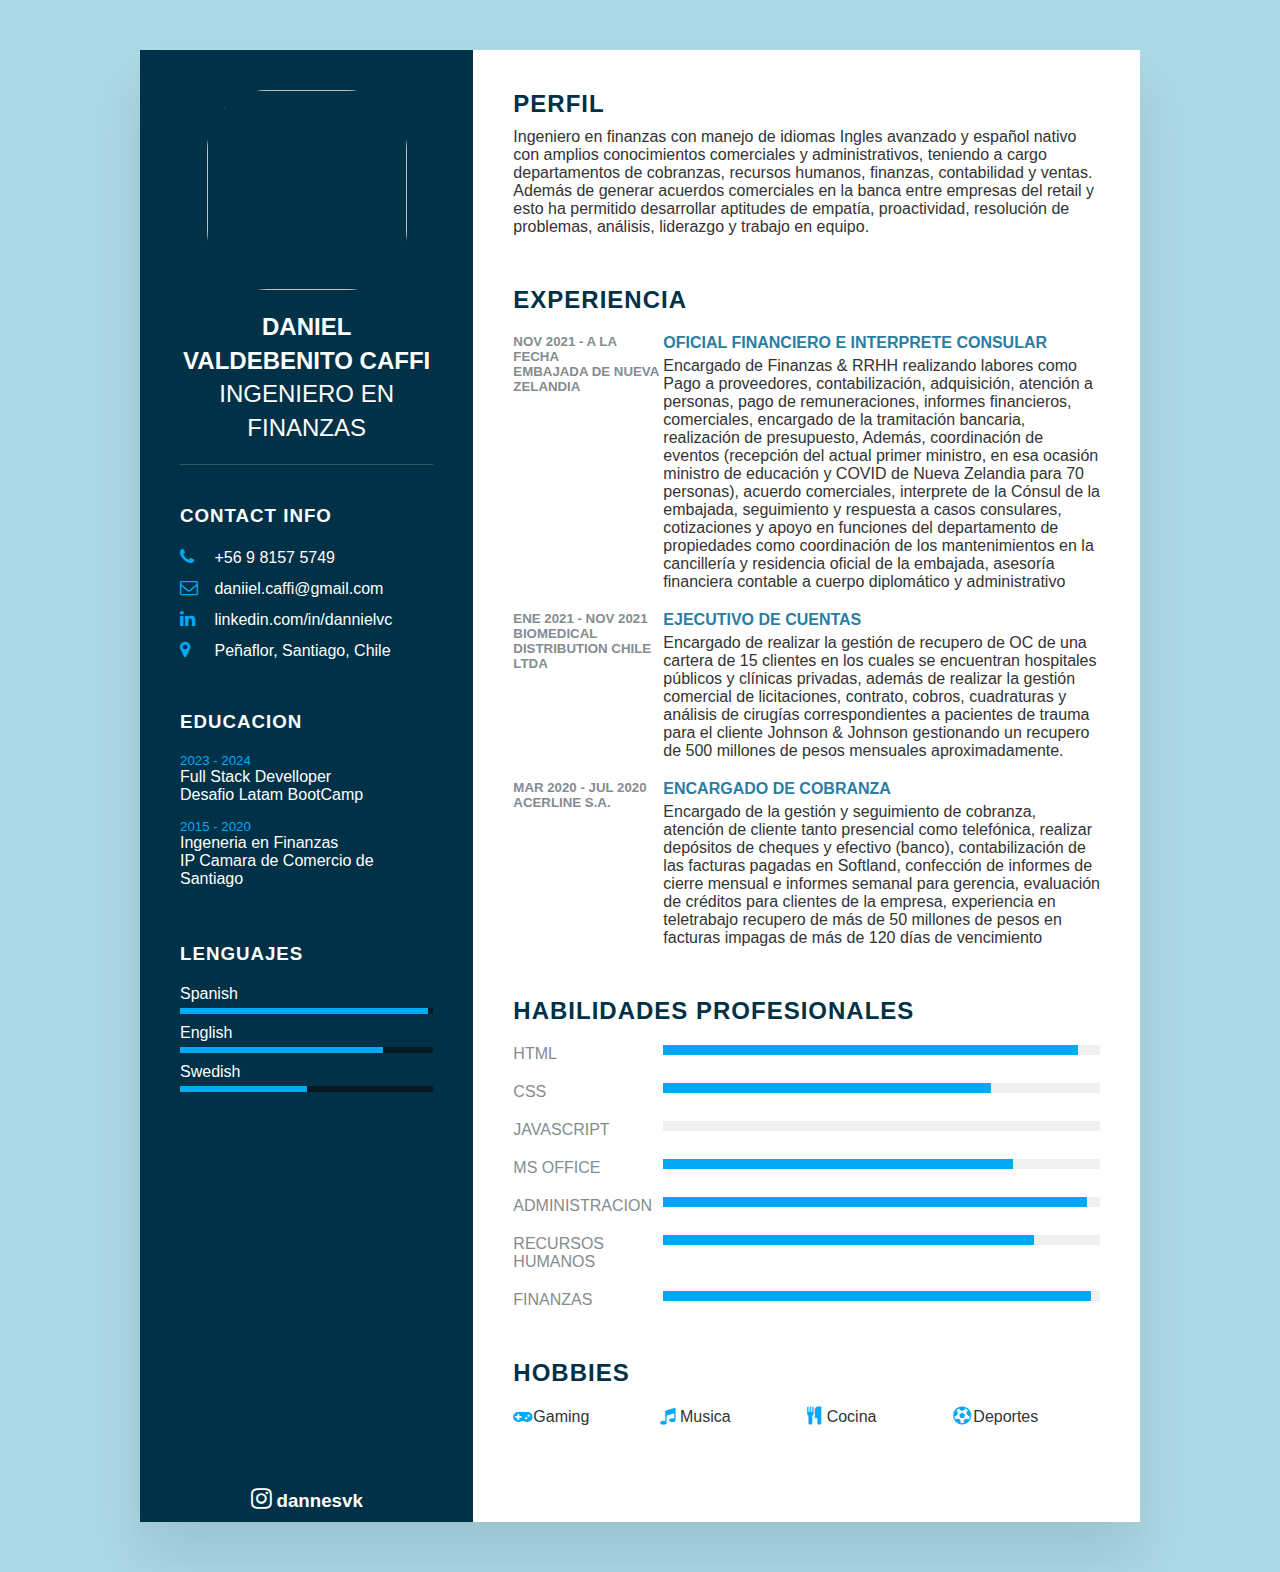
==== index.html @ 93e4d870 "update" ====
<!DOCTYPE html>
<html lang="en">

<head>
    <meta charset="UTF-8">
    <meta name="viewport" content="width=device-width, initial-scale=1.0">
    <title>DVC-CV</title>
    <link rel="stylesheet" href="https://cdnjs.cloudflare.com/ajax/libs/font-awesome/4.7.0/css/font-awesome.css"
        integrity="sha512-5A8nwdMOWrSz20fDsjczgUidUBR8liPYU+WymTZP1lmY9G6Oc7HlZv156XqnsgNUzTyMefFTcsFH/tnJE/+xBg=="
        crossorigin="anonymous" referrerpolicy="no-referrer" />
    <link rel="stylesheet" type="text/css" href="./assets/css/style.css">
</head>

<body>
    <div class="container">
        <section class="left_side">
            <div class="profile_text">
                <div class="imgbx">
                    <img src="./assets/img/FOTO.png" alt="">
                </div>
                <h2>Daniel Valdebenito Caffi <br><span>Ingeniero en Finanzas</span></h2>
            </div>
            <div class="contact_info">
                <h3 class="title" id="Contact Info"> Contact Info</h3>
                <ul>
                    <li>
                        <span class="icon"><i class="fa fa-phone" aria-hidden="true"></i></span>
                        <span class="text">+56 9 8157 5749</span>
                    </li>
                    <li>
                        <span class="icon"><i class="fa fa-envelope-o" aria-hidden="true"></i></span>
                        <span class="text">daniiel.caffi@gmail.com</span>
                    </li>
                    <li>
                        <span class="icon"><i class="fa fa-linkedin" aria-hidden="true"></i></span>
                        <span class="text"><a
                                href="http://www.linkedin.com/in/dannielvc"></a>linkedin.com/in/dannielvc</span>
                    </li>
                    <li>
                        <span class="icon"><i class="fa fa-map-marker" aria-hidden="true"></i></span>
                        <span class="text">Peñaflor, Santiago, Chile</span>
                    </li>
                </ul>
            </div>

            <div class="contact_info education">
                <h3 class="title" id="Educacion">Educacion</h3>
                <ul>
                    <li>
                        <h5>2023 - 2024</h5>
                        <h4>Full Stack Develloper</h4>
                        <h4>Desafio Latam BootCamp</h4>
                    </li>
                    <li>
                        <h5>2015 - 2020</h5>
                        <h4>Ingeneria en Finanzas</h4>
                        <h4>IP Camara de Comercio de Santiago</h4>
                    </li>
                </ul>
            </div>
            <div class="contact_info language">
                <h3 class="title" id="Lenguajes">Lenguajes</h3>
                <ul>
                    <li>
                        <span class="text">Spanish</span>
                        <span class="percent">
                            <div style="width: 98%" ;></div>
                        </span>
                    </li>
                    <li>
                        <span class="text">English</span>
                        <span class="percent">
                            <div style="width: 80%" ;></div>
                        </span>
                    </li>
                    <li>
                        <span class="text">Swedish</span>
                        <span class="percent">
                            <div style="width: 50%" ;></div>
                        </span>
                    </li>
                </ul>
            </div>
        </section>
        <section class="right_side">
            <div class="about">
                <h2 class="title2" id="Perfil">Perfil</h2>
                <p>Ingeniero en finanzas con manejo de idiomas Ingles avanzado y español nativo con amplios
                    conocimientos comerciales y administrativos, teniendo a cargo departamentos de cobranzas, recursos
                    humanos, finanzas, contabilidad y ventas. Además de generar acuerdos comerciales en la banca entre
                    empresas del retail y esto ha permitido desarrollar aptitudes de empatía, proactividad, resolución
                    de problemas, análisis, liderazgo y trabajo en equipo.</p>
            </div>

            <div class="about">
                <h2 class="title2" id="Experiencia">Experiencia</h2>
                <div class="box">
                    <div class="year_company">
                        <h5>Nov 2021 - A la Fecha</h5>
                        <h5>EMBAJADA DE NUEVA ZELANDIA</h5>
                    </div>
                    <div class="text">
                        <h4>Oficial Financiero e Interprete Consular</h4>
                        <p>Encargado de Finanzas & RRHH realizando labores como Pago a proveedores, contabilización,
                            adquisición, atención a personas, pago de remuneraciones, informes financieros, comerciales,
                            encargado de la tramitación bancaria, realización de presupuesto, Además, coordinación de
                            eventos (recepción del actual primer ministro, en esa ocasión ministro de educación y COVID
                            de Nueva Zelandia para 70 personas), acuerdo comerciales, interprete de la Cónsul de la
                            embajada, seguimiento y respuesta a casos consulares, cotizaciones y apoyo en funciones del
                            departamento de propiedades como coordinación de los mantenimientos en la cancillería y
                            residencia oficial de la embajada, asesoría financiera contable a cuerpo diplomático y
                            administrativo</p>
                    </div>
                </div>
                <div class="box">
                    <div class="year_company">
                        <h5>Ene 2021 - Nov 2021</h5>
                        <h5>BIOMEDICAL DISTRIBUTION CHILE LTDA</h5>
                    </div>
                    <div class="text">
                        <h4>Ejecutivo de Cuentas</h4>
                        <p>Encargado de realizar la gestión de recupero de OC de una cartera de 15 clientes en los
                            cuales se encuentran hospitales públicos y clínicas privadas, además de realizar la gestión
                            comercial de licitaciones, contrato, cobros, cuadraturas y análisis de cirugías
                            correspondientes a pacientes de trauma para el cliente Johnson & Johnson gestionando un
                            recupero de 500 millones de pesos mensuales aproximadamente.</p>
                    </div>
                </div>
                <div class="box">
                    <div class="year_company">
                        <h5>Mar 2020 - Jul 2020</h5>
                        <h5>ACERLINE S.A. </h5>
                    </div>
                    <div class="text">
                        <h4>Encargado de Cobranza</h4>
                        <p>Encargado de la gestión y seguimiento de cobranza, atención de cliente tanto presencial como
                            telefónica, realizar depósitos de cheques y efectivo (banco), contabilización de las
                            facturas pagadas en Softland, confección de informes de cierre mensual e informes semanal
                            para gerencia, evaluación de créditos para clientes de la empresa, experiencia en
                            teletrabajo recupero de más de 50 millones de pesos en facturas impagas de más de 120 días
                            de vencimiento</p>
                    </div>
                </div>
            </div>
            <div class="about skills">
                <h2 class="title2" id="Habilidades">Habilidades Profesionales</h2>
                <div class="box">
                    <h4>Html</h4>
                    <div class="percent">
                        <div style="width: 95%;"></div>
                    </div>
                </div>
                <div class="box">
                    <h4>CSS</h4>
                    <div class="percent">
                        <div style="width: 75%;"></div>
                    </div>
                </div>
                <div class="box">
                    <h4>Javascript</h4>
                    <div class="percent">
                        <div style="width: 0%;"></div>
                    </div>
                </div>
                <div class="box">
                    <h4>MS Office</h4>
                    <div class="percent">
                        <div style="width: 80%;"></div>
                    </div>
                </div>
                <div class="box">
                    <h4>Administracion</h4>
                    <div class="percent">
                        <div style="width: 97%;"></div>
                    </div>
                </div>
                <div class="box">
                    <h4>Recursos Humanos</h4>
                    <div class="percent">
                        <div style="width: 85%;"></div>
                    </div>
                </div>
                <div class="box">
                    <h4>Finanzas</h4>
                    <div class="percent">
                        <div style="width: 98%;"></div>
                    </div>
                </div>
            </div>
            <div class="about interest">
                <h2 class="title2" id="Hobbies">Hobbies</h2>
                <ul>
                    <li><i class="fa fa-gamepad" aria-hidden="true"></i>Gaming</li>
                    <li><i class="fa fa-music" aria-hidden="true"></i>Musica</li>
                    <li><i class="fa fa-cutlery" aria-hidden="true"></i>Cocina</li>
                    <li><i class="fa fa-futbol-o" aria-hidden="true"></i>Deportes</li>
                </ul>
            </div>
        </section>
        <footer>
            <h3><i class="fa fa-instagram" aria-hidden="true"></i>dannesvk</h3>
        </footer>
    </div>
</body>

</html>
---- assets/css/style.css ----
@import url('https://fonts/googleapis.com/css?family=Poppins:200,300,400,500,600,700,800,900&display=swap');

* {
    margin: 0;
    padding: 0;
    box-sizing: border-box;
    font-family: 'Poppins', sans-serif;
}

body {
    background-color: lightblue;
    display: flex;
    justify-content: center;
    align-items: center;
    min-height: 100vh;
}

.container {
    position: relative;
    width: 100%;
    max-width: 1000px;
    min-height: 1000px;
    background-color: #fff;
    margin: 50px;
    display: grid;
    grid-template-columns: 1fr 2fr;
    box-shadow: 0 35px 55px rgba(0, 0, 0, 0.1);

}


.container .left_side {
    position: relative;
    background-color: #003147;
    padding: 40px;
}

.profile_text {
    position: relative;
    display: flex;
    flex-direction: column;
    align-items: center;
    padding-bottom: 20px;
    border-bottom: 1px solid rgba(255, 255, 255, 0.2);
}

.profile_text .imgbx {
    position: relative;
    width: 200px;
    height: 200px;
    border-radius: 30%;
    overflow: hidden;
}

.profile_text .imgbx img {
    position: absolute;
    top: 0;
    left: 0;
    width: 100%;
    height: 100%;
    object-fit: cover;

}

.profile_text h2 {
    color: #fff;
    font-size: 1.5em;
    margin-top: 20px;
    text-transform: uppercase;
    text-align: center;
    font-weight: 600;
    line-height: 1.4em;
}

.profile_text h2 span {
    font: 0.8em;
    font-weight: 300;
}

.contact_info {
    padding-top: 40px;
}

.title {
    color: #fff;
    text-transform: uppercase;
    font-weight: 600;
    letter-spacing: 1px;
    margin-bottom: 20px;
}

.contact_info ul {
    position: relative;
}

.contact_info ul li {
    position: relative;
    list-style: none;
    margin: 10px 0;
    cursor: pointer;
}

.contact_info ul li .icon {
    display: inline-block;
    width: 30px;
    font-size: 18px;
    color: #03a9f4;
}

.contact_info ul li .icon:hover{
    transform: scale(1.3)
}

.contact_info ul li span {
    color: #fff;
    font-weight: 300;
}

.contact_info.education li {
    margin-bottom: 15px;
}

.contact_info.education h5 {
    color: #03a9f4;
    font-weight: 500;
}

.contact_info.education h4:nth-child(2) {
    color: #fff;
    font-weight: 500;
}

.contact_info.education h4 {
    color: #fff;
    font-weight: 300;
}

.contact_info.language .percent {
    position: relative;
    width: 100%;
    height: 6px;
    background: #081921;
    display: block;
    margin-top: 5px;
}

.contact_info.language .percent div {
    position: absolute;
    top: 0;
    left: 0;
    height: 100%;
    background-color: #03a9f4;
}

.container .right_side {
    position: relative;
    background-color: #fff;
    padding: 40px;
}

.about {
    margin-bottom: 50px;
}

.about:last-child {
    margin-bottom: 0;
}

.title2 {
    color: #003147;
    text-transform: uppercase;
    letter-spacing: 1px;
    margin-bottom: 10px;
}

p {
    color: #333;
}

.about .box {
    display: flex;
    flex-direction: row;
    margin: 20px 0;
}

.about .box .year_company {
    min-width: 150px;
}

.about .box .year_company h5 {
    text-transform: uppercase;
    color: #848c90;
    font-weight: 600;
}

.about .box .text h4 {
    text-transform: uppercase;
    color: #2a7da2;
    font-size: 16px;
    margin-bottom: 5px;
}

.skills .box {
    position: relative;
    width: 100%;
    display: grid;
    grid-template-columns: 150px 1fr;
    justify-content: center;
}

.skills .box h4 {
    text-transform: uppercase;
    color: #848c90;
    font-weight: 500;

}

.skills .box .percent {
    position: relative;
    width: 100%;
    height: 10px;
    background-color: #f0f0f0;
}

.skills .box .percent div {
    position: relative;
    top: 0;
    left: 0;
    height: 100%;
    background-color: #03a9f4;
}

.interest ul {
    display: grid;
    grid-template-columns: repeat(4, 1fr);
}

.interest ul li {
    list-style: none;
    color: #333;
    font-weight: 500;
    margin: 10px 0;
}

.interest ul li .fa {
    color: #03a9f4;
    font-size: 18px;
    width: 20px;
}

footer {
    padding: 10px;
    background-color: #003147;
    justify-content: center;
    text-align: center;
}

footer h3 {
    color: #fff;
}

footer .fa {
    font-size: 24px;
    padding-right: 5px;
}

@media (max-width: 1000px) {
    .container {
        margin: 10px;
        grid-template-columns: repeat(1, 1fr);
    }

    .interest ul {
        grid-template-columns: repeat(2, 1fr);
    }

}

@media (max-width: 600px) {
    .about .box {
        flex-direction: column;
    }

    .about .box .year_company {
        margin-bottom: 5px;
    }

    .interest ul {
        grid-template-columns: repeat(1, 1fr);
    }

    .skills .box {
        grid-template-columns: repeat(1, 1fr);
    }

}
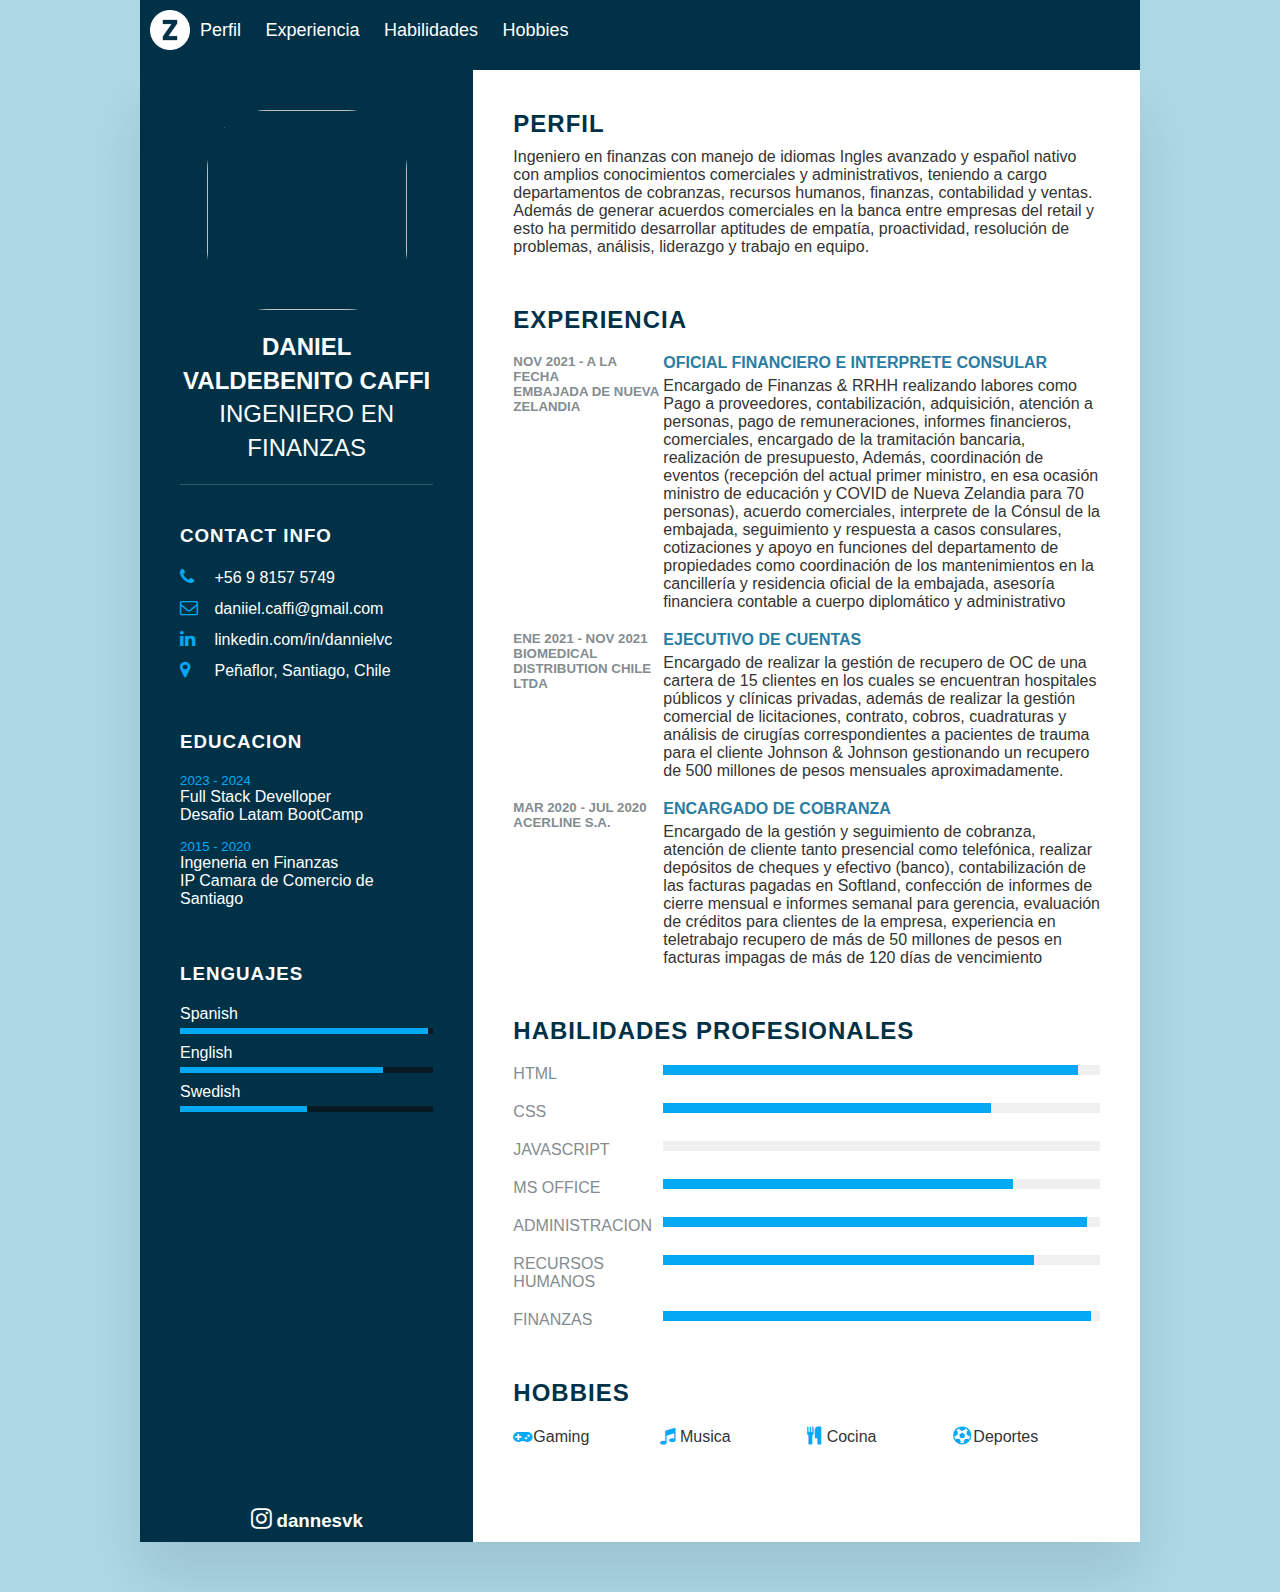
==== commit 23212feb: "update" ====
--- a/index.html
+++ b/index.html
@@ -2,205 +2,227 @@
 <html lang="en">
 
 <head>
-    <meta charset="UTF-8">
-    <meta name="viewport" content="width=device-width, initial-scale=1.0">
-    <title>DVC-CV</title>
-    <link rel="stylesheet" href="https://cdnjs.cloudflare.com/ajax/libs/font-awesome/4.7.0/css/font-awesome.css"
-        integrity="sha512-5A8nwdMOWrSz20fDsjczgUidUBR8liPYU+WymTZP1lmY9G6Oc7HlZv156XqnsgNUzTyMefFTcsFH/tnJE/+xBg=="
-        crossorigin="anonymous" referrerpolicy="no-referrer" />
-    <link rel="stylesheet" type="text/css" href="./assets/css/style.css">
+  <meta charset="UTF-8">
+  <meta name="viewport" content="width=device-width, initial-scale=1.0">
+  <title>DVC-CV</title>
+  <link rel="stylesheet" href="https://cdnjs.cloudflare.com/ajax/libs/font-awesome/4.7.0/css/font-awesome.css"
+    integrity="sha512-5A8nwdMOWrSz20fDsjczgUidUBR8liPYU+WymTZP1lmY9G6Oc7HlZv156XqnsgNUzTyMefFTcsFH/tnJE/+xBg=="
+    crossorigin="anonymous" referrerpolicy="no-referrer" />
+  <link rel="stylesheet" type="text/css" href="./assets/css/style.css">
 </head>
 
 <body>
+  <header class="top-bar">
+    <div class="header-wrapper">
+      <nav class="header">
+        <div class="nav-menu">
+          <div class="logo-h">
+            <img src="./assets/img/letra-z.png" alt="">
+          </div>
+          <input type="checkbox" id="check">
+          <label for="check" class="checkbtn">
+            <i class="menu-icon"><img src="/assets/img/menu.png" alt=""></i>
+          </label>
+          <ul>
+            <li><a href="#profile"></a>Perfil</li>
+            <li><a href="#exp"></a>Experiencia</li>
+            <li><a href="#habilities"></a>Habilidades</li>
+            <li><a href="#hobbies"></a>Hobbies</li>
+          </ul>
+        </div>
+      </nav>
+    </div>
+  </header>
+  <div class="wrapper">
     <div class="container">
-        <section class="left_side">
-            <div class="profile_text">
-                <div class="imgbx">
-                    <img src="./assets/img/FOTO.png" alt="">
-                </div>
-                <h2>Daniel Valdebenito Caffi <br><span>Ingeniero en Finanzas</span></h2>
-            </div>
-            <div class="contact_info">
-                <h3 class="title" id="Contact Info"> Contact Info</h3>
-                <ul>
-                    <li>
-                        <span class="icon"><i class="fa fa-phone" aria-hidden="true"></i></span>
-                        <span class="text">+56 9 8157 5749</span>
-                    </li>
-                    <li>
-                        <span class="icon"><i class="fa fa-envelope-o" aria-hidden="true"></i></span>
-                        <span class="text">daniiel.caffi@gmail.com</span>
-                    </li>
-                    <li>
-                        <span class="icon"><i class="fa fa-linkedin" aria-hidden="true"></i></span>
-                        <span class="text"><a
-                                href="http://www.linkedin.com/in/dannielvc"></a>linkedin.com/in/dannielvc</span>
-                    </li>
-                    <li>
-                        <span class="icon"><i class="fa fa-map-marker" aria-hidden="true"></i></span>
-                        <span class="text">Peñaflor, Santiago, Chile</span>
-                    </li>
-                </ul>
-            </div>
-
-            <div class="contact_info education">
-                <h3 class="title" id="Educacion">Educacion</h3>
-                <ul>
-                    <li>
-                        <h5>2023 - 2024</h5>
-                        <h4>Full Stack Develloper</h4>
-                        <h4>Desafio Latam BootCamp</h4>
-                    </li>
-                    <li>
-                        <h5>2015 - 2020</h5>
-                        <h4>Ingeneria en Finanzas</h4>
-                        <h4>IP Camara de Comercio de Santiago</h4>
-                    </li>
-                </ul>
-            </div>
-            <div class="contact_info language">
-                <h3 class="title" id="Lenguajes">Lenguajes</h3>
-                <ul>
-                    <li>
-                        <span class="text">Spanish</span>
-                        <span class="percent">
-                            <div style="width: 98%" ;></div>
-                        </span>
-                    </li>
-                    <li>
-                        <span class="text">English</span>
-                        <span class="percent">
-                            <div style="width: 80%" ;></div>
-                        </span>
-                    </li>
-                    <li>
-                        <span class="text">Swedish</span>
-                        <span class="percent">
-                            <div style="width: 50%" ;></div>
-                        </span>
-                    </li>
-                </ul>
-            </div>
-        </section>
-        <section class="right_side">
-            <div class="about">
-                <h2 class="title2" id="Perfil">Perfil</h2>
-                <p>Ingeniero en finanzas con manejo de idiomas Ingles avanzado y español nativo con amplios
-                    conocimientos comerciales y administrativos, teniendo a cargo departamentos de cobranzas, recursos
-                    humanos, finanzas, contabilidad y ventas. Además de generar acuerdos comerciales en la banca entre
-                    empresas del retail y esto ha permitido desarrollar aptitudes de empatía, proactividad, resolución
-                    de problemas, análisis, liderazgo y trabajo en equipo.</p>
-            </div>
-
-            <div class="about">
-                <h2 class="title2" id="Experiencia">Experiencia</h2>
-                <div class="box">
-                    <div class="year_company">
-                        <h5>Nov 2021 - A la Fecha</h5>
-                        <h5>EMBAJADA DE NUEVA ZELANDIA</h5>
-                    </div>
-                    <div class="text">
-                        <h4>Oficial Financiero e Interprete Consular</h4>
-                        <p>Encargado de Finanzas & RRHH realizando labores como Pago a proveedores, contabilización,
-                            adquisición, atención a personas, pago de remuneraciones, informes financieros, comerciales,
-                            encargado de la tramitación bancaria, realización de presupuesto, Además, coordinación de
-                            eventos (recepción del actual primer ministro, en esa ocasión ministro de educación y COVID
-                            de Nueva Zelandia para 70 personas), acuerdo comerciales, interprete de la Cónsul de la
-                            embajada, seguimiento y respuesta a casos consulares, cotizaciones y apoyo en funciones del
-                            departamento de propiedades como coordinación de los mantenimientos en la cancillería y
-                            residencia oficial de la embajada, asesoría financiera contable a cuerpo diplomático y
-                            administrativo</p>
-                    </div>
-                </div>
-                <div class="box">
-                    <div class="year_company">
-                        <h5>Ene 2021 - Nov 2021</h5>
-                        <h5>BIOMEDICAL DISTRIBUTION CHILE LTDA</h5>
-                    </div>
-                    <div class="text">
-                        <h4>Ejecutivo de Cuentas</h4>
-                        <p>Encargado de realizar la gestión de recupero de OC de una cartera de 15 clientes en los
-                            cuales se encuentran hospitales públicos y clínicas privadas, además de realizar la gestión
-                            comercial de licitaciones, contrato, cobros, cuadraturas y análisis de cirugías
-                            correspondientes a pacientes de trauma para el cliente Johnson & Johnson gestionando un
-                            recupero de 500 millones de pesos mensuales aproximadamente.</p>
-                    </div>
-                </div>
-                <div class="box">
-                    <div class="year_company">
-                        <h5>Mar 2020 - Jul 2020</h5>
-                        <h5>ACERLINE S.A. </h5>
-                    </div>
-                    <div class="text">
-                        <h4>Encargado de Cobranza</h4>
-                        <p>Encargado de la gestión y seguimiento de cobranza, atención de cliente tanto presencial como
-                            telefónica, realizar depósitos de cheques y efectivo (banco), contabilización de las
-                            facturas pagadas en Softland, confección de informes de cierre mensual e informes semanal
-                            para gerencia, evaluación de créditos para clientes de la empresa, experiencia en
-                            teletrabajo recupero de más de 50 millones de pesos en facturas impagas de más de 120 días
-                            de vencimiento</p>
-                    </div>
-                </div>
-            </div>
-            <div class="about skills">
-                <h2 class="title2" id="Habilidades">Habilidades Profesionales</h2>
-                <div class="box">
-                    <h4>Html</h4>
-                    <div class="percent">
-                        <div style="width: 95%;"></div>
-                    </div>
-                </div>
-                <div class="box">
-                    <h4>CSS</h4>
-                    <div class="percent">
-                        <div style="width: 75%;"></div>
-                    </div>
-                </div>
-                <div class="box">
-                    <h4>Javascript</h4>
-                    <div class="percent">
-                        <div style="width: 0%;"></div>
-                    </div>
-                </div>
-                <div class="box">
-                    <h4>MS Office</h4>
-                    <div class="percent">
-                        <div style="width: 80%;"></div>
-                    </div>
-                </div>
-                <div class="box">
-                    <h4>Administracion</h4>
-                    <div class="percent">
-                        <div style="width: 97%;"></div>
-                    </div>
-                </div>
-                <div class="box">
-                    <h4>Recursos Humanos</h4>
-                    <div class="percent">
-                        <div style="width: 85%;"></div>
-                    </div>
-                </div>
-                <div class="box">
-                    <h4>Finanzas</h4>
-                    <div class="percent">
-                        <div style="width: 98%;"></div>
-                    </div>
-                </div>
-            </div>
-            <div class="about interest">
-                <h2 class="title2" id="Hobbies">Hobbies</h2>
-                <ul>
-                    <li><i class="fa fa-gamepad" aria-hidden="true"></i>Gaming</li>
-                    <li><i class="fa fa-music" aria-hidden="true"></i>Musica</li>
-                    <li><i class="fa fa-cutlery" aria-hidden="true"></i>Cocina</li>
-                    <li><i class="fa fa-futbol-o" aria-hidden="true"></i>Deportes</li>
-                </ul>
-            </div>
-        </section>
-        <footer>
-            <h3><i class="fa fa-instagram" aria-hidden="true"></i>dannesvk</h3>
-        </footer>
+      <section class="left_side">
+        <div class="profile_text">
+          <div class="imgbx">
+            <img src="./assets/img/FOTO.png" alt="">
+          </div>
+          <h2>Daniel Valdebenito Caffi <br><span>Ingeniero en Finanzas</span></h2>
+        </div>
+        <div class="contact_info">
+          <h3 class="title" id="Contact Info"> Contact Info</h3>
+          <ul>
+            <li>
+              <span class="icon"><i class="fa fa-phone" aria-hidden="true"></i></span>
+              <span class="text">+56 9 8157 5749</span>
+            </li>
+            <li>
+              <span class="icon"><i class="fa fa-envelope-o" aria-hidden="true"></i></span>
+              <span class="text">daniiel.caffi@gmail.com</span>
+            </li>
+            <li>
+              <span class="icon"><i class="fa fa-linkedin" aria-hidden="true"></i></span>
+              <span class="text"><a href="http://www.linkedin.com/in/dannielvc"></a>linkedin.com/in/dannielvc</span>
+            </li>
+            <li>
+              <span class="icon"><i class="fa fa-map-marker" aria-hidden="true"></i></span>
+              <span class="text">Peñaflor, Santiago, Chile</span>
+            </li>
+          </ul>
+        </div>
+
+        <div class="contact_info education">
+          <h3 class="title" id="Educacion">Educacion</h3>
+          <ul>
+            <li>
+              <h5>2023 - 2024</h5>
+              <h4>Full Stack Develloper</h4>
+              <h4>Desafio Latam BootCamp</h4>
+            </li>
+            <li>
+              <h5>2015 - 2020</h5>
+              <h4>Ingeneria en Finanzas</h4>
+              <h4>IP Camara de Comercio de Santiago</h4>
+            </li>
+          </ul>
+        </div>
+        <div class="contact_info language">
+          <h3 class="title" id="Lenguajes">Lenguajes</h3>
+          <ul>
+            <li>
+              <span class="text">Spanish</span>
+              <span class="percent">
+                <div style="width: 98%" ;></div>
+              </span>
+            </li>
+            <li>
+              <span class="text">English</span>
+              <span class="percent">
+                <div style="width: 80%" ;></div>
+              </span>
+            </li>
+            <li>
+              <span class="text">Swedish</span>
+              <span class="percent">
+                <div style="width: 50%" ;></div>
+              </span>
+            </li>
+          </ul>
+        </div>
+      </section>
+      <section class="right_side">
+        <div class="about">
+          <h2 class="title2" id="profile">Perfil</h2>
+          <p>Ingeniero en finanzas con manejo de idiomas Ingles avanzado y español nativo con amplios
+            conocimientos comerciales y administrativos, teniendo a cargo departamentos de cobranzas, recursos
+            humanos, finanzas, contabilidad y ventas. Además de generar acuerdos comerciales en la banca entre
+            empresas del retail y esto ha permitido desarrollar aptitudes de empatía, proactividad, resolución
+            de problemas, análisis, liderazgo y trabajo en equipo.</p>
+        </div>
+
+        <div class="about">
+          <h2 class="title2" id="exp">Experiencia</h2>
+          <div class="box">
+            <div class="year_company">
+              <h5>Nov 2021 - A la Fecha</h5>
+              <h5>EMBAJADA DE NUEVA ZELANDIA</h5>
+            </div>
+            <div class="text">
+              <h4>Oficial Financiero e Interprete Consular</h4>
+              <p>Encargado de Finanzas & RRHH realizando labores como Pago a proveedores, contabilización,
+                adquisición, atención a personas, pago de remuneraciones, informes financieros, comerciales,
+                encargado de la tramitación bancaria, realización de presupuesto, Además, coordinación de
+                eventos (recepción del actual primer ministro, en esa ocasión ministro de educación y COVID
+                de Nueva Zelandia para 70 personas), acuerdo comerciales, interprete de la Cónsul de la
+                embajada, seguimiento y respuesta a casos consulares, cotizaciones y apoyo en funciones del
+                departamento de propiedades como coordinación de los mantenimientos en la cancillería y
+                residencia oficial de la embajada, asesoría financiera contable a cuerpo diplomático y
+                administrativo</p>
+            </div>
+          </div>
+          <div class="box">
+            <div class="year_company">
+              <h5>Ene 2021 - Nov 2021</h5>
+              <h5>BIOMEDICAL DISTRIBUTION CHILE LTDA</h5>
+            </div>
+            <div class="text">
+              <h4>Ejecutivo de Cuentas</h4>
+              <p>Encargado de realizar la gestión de recupero de OC de una cartera de 15 clientes en los
+                cuales se encuentran hospitales públicos y clínicas privadas, además de realizar la gestión
+                comercial de licitaciones, contrato, cobros, cuadraturas y análisis de cirugías
+                correspondientes a pacientes de trauma para el cliente Johnson & Johnson gestionando un
+                recupero de 500 millones de pesos mensuales aproximadamente.</p>
+            </div>
+          </div>
+          <div class="box">
+            <div class="year_company">
+              <h5>Mar 2020 - Jul 2020</h5>
+              <h5>ACERLINE S.A. </h5>
+            </div>
+            <div class="text">
+              <h4>Encargado de Cobranza</h4>
+              <p>Encargado de la gestión y seguimiento de cobranza, atención de cliente tanto presencial como
+                telefónica, realizar depósitos de cheques y efectivo (banco), contabilización de las
+                facturas pagadas en Softland, confección de informes de cierre mensual e informes semanal
+                para gerencia, evaluación de créditos para clientes de la empresa, experiencia en
+                teletrabajo recupero de más de 50 millones de pesos en facturas impagas de más de 120 días
+                de vencimiento</p>
+            </div>
+          </div>
+        </div>
+        <div class="about skills">
+          <h2 class="title2" id="habilities">Habilidades Profesionales</h2>
+          <div class="box">
+            <h4>Html</h4>
+            <div class="percent">
+              <div style="width: 95%;"></div>
+            </div>
+          </div>
+          <div class="box">
+            <h4>CSS</h4>
+            <div class="percent">
+              <div style="width: 75%;"></div>
+            </div>
+          </div>
+          <div class="box">
+            <h4>Javascript</h4>
+            <div class="percent">
+              <div style="width: 0%;"></div>
+            </div>
+          </div>
+          <div class="box">
+            <h4>MS Office</h4>
+            <div class="percent">
+              <div style="width: 80%;"></div>
+            </div>
+          </div>
+          <div class="box">
+            <h4>Administracion</h4>
+            <div class="percent">
+              <div style="width: 97%;"></div>
+            </div>
+          </div>
+          <div class="box">
+            <h4>Recursos Humanos</h4>
+            <div class="percent">
+              <div style="width: 85%;"></div>
+            </div>
+          </div>
+          <div class="box">
+            <h4>Finanzas</h4>
+            <div class="percent">
+              <div style="width: 98%;"></div>
+            </div>
+          </div>
+        </div>
+        <div class="about interest">
+          <h2 class="title2" id="hobbies">Hobbies</h2>
+          <ul>
+            <li><i class="fa fa-gamepad" aria-hidden="true"></i>Gaming</li>
+            <li><i class="fa fa-music" aria-hidden="true"></i>Musica</li>
+            <li><i class="fa fa-cutlery" aria-hidden="true"></i>Cocina</li>
+            <li><i class="fa fa-futbol-o" aria-hidden="true"></i>Deportes</li>
+          </ul>
+        </div>
+      </section>
+      <footer>
+        <h3><i class="fa fa-instagram" aria-hidden="true"></i>dannesvk</h3>
+      </footer>
     </div>
+  </div>
 </body>
 
 </html>--- a/assets/css/style.css
+++ b/assets/css/style.css
@@ -1,296 +1,381 @@
 @import url('https://fonts/googleapis.com/css?family=Poppins:200,300,400,500,600,700,800,900&display=swap');
 
 * {
-    margin: 0;
-    padding: 0;
-    box-sizing: border-box;
-    font-family: 'Poppins', sans-serif;
+  margin: 0;
+  padding: 0;
+  box-sizing: border-box;
+  font-family: 'Poppins', sans-serif;
+
 }
 
 body {
-    background-color: lightblue;
+  background-color: lightblue;
+}
+
+.top-bar {
+  display: flex;
+  justify-content: center;
+  height: 70px;
+}
+
+.header-wrapper {
+  background-color: #003147;
+  justify-content: center;
+  width: 1000px;
+}
+
+.nav-menu {
+  display: flex;
+  flex-direction: row;
+}
+
+.nav-menu img {
+  padding-top: 10px;
+  height: 50px;
+  width: auto;
+  margin-left: 10px;
+}
+
+.menu-icon img {
+  width: 30px;
+  height: 30px;
+  border-radius: 2px;
+}
+
+.menu-icon,
+#check {
+  display: none;
+}
+
+.nav-menu ul li {
+  display: inline-flex;
+  flex-direction: row;
+  padding: 20px 10px;
+  cursor: pointer;
+  font-size: 18px;
+  color: #fff;
+  justify-content: center;
+}
+
+.wrapper {
+  display: flex;
+  justify-content: center;
+  min-height: 100vh;
+}
+
+.container {
+  position: relative;
+  width: 100%;
+  max-width: 1000px;
+  min-height: 1000px;
+  background-color: #fff;
+  margin-bottom: 50px;
+  display: grid;
+  grid-template-columns: 1fr 2fr;
+  box-shadow: 0 35px 55px rgba(0, 0, 0, 0.1);
+}
+
+.container .left_side {
+  position: relative;
+  background-color: #003147;
+  padding: 40px;
+}
+
+.profile_text {
+  position: relative;
+  display: flex;
+  flex-direction: column;
+  align-items: center;
+  padding-bottom: 20px;
+  border-bottom: 1px solid rgba(255, 255, 255, 0.2);
+}
+
+.profile_text .imgbx {
+  position: relative;
+  width: 200px;
+  height: 200px;
+  border-radius: 30%;
+  overflow: hidden;
+}
+
+.profile_text .imgbx img {
+  position: absolute;
+  top: 0;
+  left: 0;
+  width: 100%;
+  height: 100%;
+  object-fit: cover;
+
+}
+
+.profile_text h2 {
+  color: #fff;
+  font-size: 1.5em;
+  margin-top: 20px;
+  text-transform: uppercase;
+  text-align: center;
+  font-weight: 600;
+  line-height: 1.4em;
+}
+
+.profile_text h2 span {
+  font: 0.8em;
+  font-weight: 300;
+}
+
+.contact_info {
+  padding-top: 40px;
+}
+
+.title {
+  color: #fff;
+  text-transform: uppercase;
+  font-weight: 600;
+  letter-spacing: 1px;
+  margin-bottom: 20px;
+}
+
+.contact_info ul {
+  position: relative;
+}
+
+.contact_info ul li {
+  position: relative;
+  list-style: none;
+  margin: 10px 0;
+  cursor: pointer;
+}
+
+.contact_info ul li .icon {
+  display: inline-block;
+  width: 30px;
+  font-size: 18px;
+  color: #03a9f4;
+}
+
+.contact_info ul li .icon:hover {
+  transform: scale(1.3)
+}
+
+.contact_info ul li span {
+  color: #fff;
+  font-weight: 300;
+}
+
+.contact_info.education li {
+  margin-bottom: 15px;
+}
+
+.contact_info.education h5 {
+  color: #03a9f4;
+  font-weight: 500;
+}
+
+.contact_info.education h4:nth-child(2) {
+  color: #fff;
+  font-weight: 500;
+}
+
+.contact_info.education h4 {
+  color: #fff;
+  font-weight: 300;
+}
+
+.contact_info.language .percent {
+  position: relative;
+  width: 100%;
+  height: 6px;
+  background: #081921;
+  display: block;
+  margin-top: 5px;
+}
+
+.contact_info.language .percent div {
+  position: absolute;
+  top: 0;
+  left: 0;
+  height: 100%;
+  background-color: #03a9f4;
+}
+
+.container .right_side {
+  position: relative;
+  background-color: #fff;
+  padding: 40px;
+}
+
+.about {
+  margin-bottom: 50px;
+}
+
+.about:last-child {
+  margin-bottom: 0;
+}
+
+.title2 {
+  color: #003147;
+  text-transform: uppercase;
+  letter-spacing: 1px;
+  margin-bottom: 10px;
+}
+
+p {
+  color: #333;
+}
+
+.about .box {
+  display: flex;
+  flex-direction: row;
+  margin: 20px 0;
+}
+
+.about .box .year_company {
+  min-width: 150px;
+}
+
+.about .box .year_company h5 {
+  text-transform: uppercase;
+  color: #848c90;
+  font-weight: 600;
+}
+
+.about .box .text h4 {
+  text-transform: uppercase;
+  color: #2a7da2;
+  font-size: 16px;
+  margin-bottom: 5px;
+}
+
+.skills .box {
+  position: relative;
+  width: 100%;
+  display: grid;
+  grid-template-columns: 150px 1fr;
+  justify-content: center;
+}
+
+.skills .box h4 {
+  text-transform: uppercase;
+  color: #848c90;
+  font-weight: 500;
+
+}
+
+.skills .box .percent {
+  position: relative;
+  width: 100%;
+  height: 10px;
+  background-color: #f0f0f0;
+}
+
+.skills .box .percent div {
+  position: relative;
+  top: 0;
+  left: 0;
+  height: 100%;
+  background-color: #03a9f4;
+}
+
+.interest ul {
+  display: grid;
+  grid-template-columns: repeat(4, 1fr);
+}
+
+.interest ul li {
+  list-style: none;
+  color: #333;
+  font-weight: 500;
+  margin: 10px 0;
+}
+
+.interest ul li .fa {
+  color: #03a9f4;
+  font-size: 18px;
+  width: 20px;
+}
+
+footer {
+  padding: 10px;
+  background-color: #003147;
+  justify-content: center;
+  text-align: center;
+}
+
+footer h3 {
+  color: #fff;
+}
+
+footer .fa {
+  font-size: 24px;
+  padding-right: 5px;
+}
+
+@media (max-width: 1000px) {
+  .checkbtn {
+    display: block;
+
+  }
+
+  .menu-icon {
+    display: block;
+    position: fixed;
+    top: 20px;
+    right: 20px;
+    cursor: pointer;
+  }
+
+  .nav-menu ul {
+    display: block;
+    position: fixed;
+    top: 70px;
+    left: -100%;
+    width: 100%;
+    right: 0;
+  }
+
+  .nav-menu ul li {
+    padding: 2rem;
     display: flex;
     justify-content: center;
-    align-items: center;
-    min-height: 100vh;
-}
-
-.container {
-    position: relative;
-    width: 100%;
-    max-width: 1000px;
-    min-height: 1000px;
-    background-color: #fff;
-    margin: 50px;
-    display: grid;
-    grid-template-columns: 1fr 2fr;
-    box-shadow: 0 35px 55px rgba(0, 0, 0, 0.1);
-
-}
-
-
-.container .left_side {
-    position: relative;
-    background-color: #003147;
-    padding: 40px;
-}
-
-.profile_text {
-    position: relative;
-    display: flex;
+    margin: 0;
+  }
+
+  .nav-menu ul li:last-child {
+    background;
+    none;
+    padding: 1rem;
+  }
+
+  #check:checked~ul {
+    left: 0;
+  }
+
+  .container {
+    margin-bottom: 10px;
+    grid-template-columns: repeat(1, 1fr);
+  }
+
+  .interest ul {
+    grid-template-columns: repeat(2, 1fr);
+  }
+
+}
+
+@media (max-width: 600px) {
+  .about .box {
     flex-direction: column;
-    align-items: center;
-    padding-bottom: 20px;
-    border-bottom: 1px solid rgba(255, 255, 255, 0.2);
-}
-
-.profile_text .imgbx {
-    position: relative;
-    width: 200px;
-    height: 200px;
-    border-radius: 30%;
-    overflow: hidden;
-}
-
-.profile_text .imgbx img {
-    position: absolute;
-    top: 0;
-    left: 0;
-    width: 100%;
-    height: 100%;
-    object-fit: cover;
-
-}
-
-.profile_text h2 {
-    color: #fff;
-    font-size: 1.5em;
-    margin-top: 20px;
-    text-transform: uppercase;
-    text-align: center;
-    font-weight: 600;
-    line-height: 1.4em;
-}
-
-.profile_text h2 span {
-    font: 0.8em;
-    font-weight: 300;
-}
-
-.contact_info {
-    padding-top: 40px;
-}
-
-.title {
-    color: #fff;
-    text-transform: uppercase;
-    font-weight: 600;
-    letter-spacing: 1px;
-    margin-bottom: 20px;
-}
-
-.contact_info ul {
-    position: relative;
-}
-
-.contact_info ul li {
-    position: relative;
-    list-style: none;
-    margin: 10px 0;
-    cursor: pointer;
-}
-
-.contact_info ul li .icon {
-    display: inline-block;
-    width: 30px;
-    font-size: 18px;
-    color: #03a9f4;
-}
-
-.contact_info ul li .icon:hover{
-    transform: scale(1.3)
-}
-
-.contact_info ul li span {
-    color: #fff;
-    font-weight: 300;
-}
-
-.contact_info.education li {
-    margin-bottom: 15px;
-}
-
-.contact_info.education h5 {
-    color: #03a9f4;
-    font-weight: 500;
-}
-
-.contact_info.education h4:nth-child(2) {
-    color: #fff;
-    font-weight: 500;
-}
-
-.contact_info.education h4 {
-    color: #fff;
-    font-weight: 300;
-}
-
-.contact_info.language .percent {
-    position: relative;
-    width: 100%;
-    height: 6px;
-    background: #081921;
-    display: block;
-    margin-top: 5px;
-}
-
-.contact_info.language .percent div {
-    position: absolute;
-    top: 0;
-    left: 0;
-    height: 100%;
-    background-color: #03a9f4;
-}
-
-.container .right_side {
-    position: relative;
-    background-color: #fff;
-    padding: 40px;
-}
-
-.about {
-    margin-bottom: 50px;
-}
-
-.about:last-child {
-    margin-bottom: 0;
-}
-
-.title2 {
-    color: #003147;
-    text-transform: uppercase;
-    letter-spacing: 1px;
-    margin-bottom: 10px;
-}
-
-p {
-    color: #333;
-}
-
-.about .box {
-    display: flex;
-    flex-direction: row;
-    margin: 20px 0;
-}
-
-.about .box .year_company {
-    min-width: 150px;
-}
-
-.about .box .year_company h5 {
-    text-transform: uppercase;
-    color: #848c90;
-    font-weight: 600;
-}
-
-.about .box .text h4 {
-    text-transform: uppercase;
-    color: #2a7da2;
-    font-size: 16px;
+  }
+
+  .about .box .year_company {
     margin-bottom: 5px;
-}
-
-.skills .box {
-    position: relative;
-    width: 100%;
-    display: grid;
-    grid-template-columns: 150px 1fr;
-    justify-content: center;
-}
-
-.skills .box h4 {
-    text-transform: uppercase;
-    color: #848c90;
-    font-weight: 500;
-
-}
-
-.skills .box .percent {
-    position: relative;
-    width: 100%;
-    height: 10px;
-    background-color: #f0f0f0;
-}
-
-.skills .box .percent div {
-    position: relative;
-    top: 0;
-    left: 0;
-    height: 100%;
-    background-color: #03a9f4;
-}
-
-.interest ul {
-    display: grid;
-    grid-template-columns: repeat(4, 1fr);
-}
-
-.interest ul li {
-    list-style: none;
-    color: #333;
-    font-weight: 500;
-    margin: 10px 0;
-}
-
-.interest ul li .fa {
-    color: #03a9f4;
-    font-size: 18px;
-    width: 20px;
-}
-
-footer {
-    padding: 10px;
-    background-color: #003147;
-    justify-content: center;
-    text-align: center;
-}
-
-footer h3 {
-    color: #fff;
-}
-
-footer .fa {
-    font-size: 24px;
-    padding-right: 5px;
-}
-
-@media (max-width: 1000px) {
-    .container {
-        margin: 10px;
-        grid-template-columns: repeat(1, 1fr);
-    }
-
-    .interest ul {
-        grid-template-columns: repeat(2, 1fr);
-    }
-
-}
-
-@media (max-width: 600px) {
-    .about .box {
-        flex-direction: column;
-    }
-
-    .about .box .year_company {
-        margin-bottom: 5px;
-    }
-
-    .interest ul {
-        grid-template-columns: repeat(1, 1fr);
-    }
-
-    .skills .box {
-        grid-template-columns: repeat(1, 1fr);
-    }
+  }
+
+  .interest ul {
+    grid-template-columns: repeat(1, 1fr);
+  }
+
+  .skills .box {
+    grid-template-columns: repeat(1, 1fr);
+  }
 
 }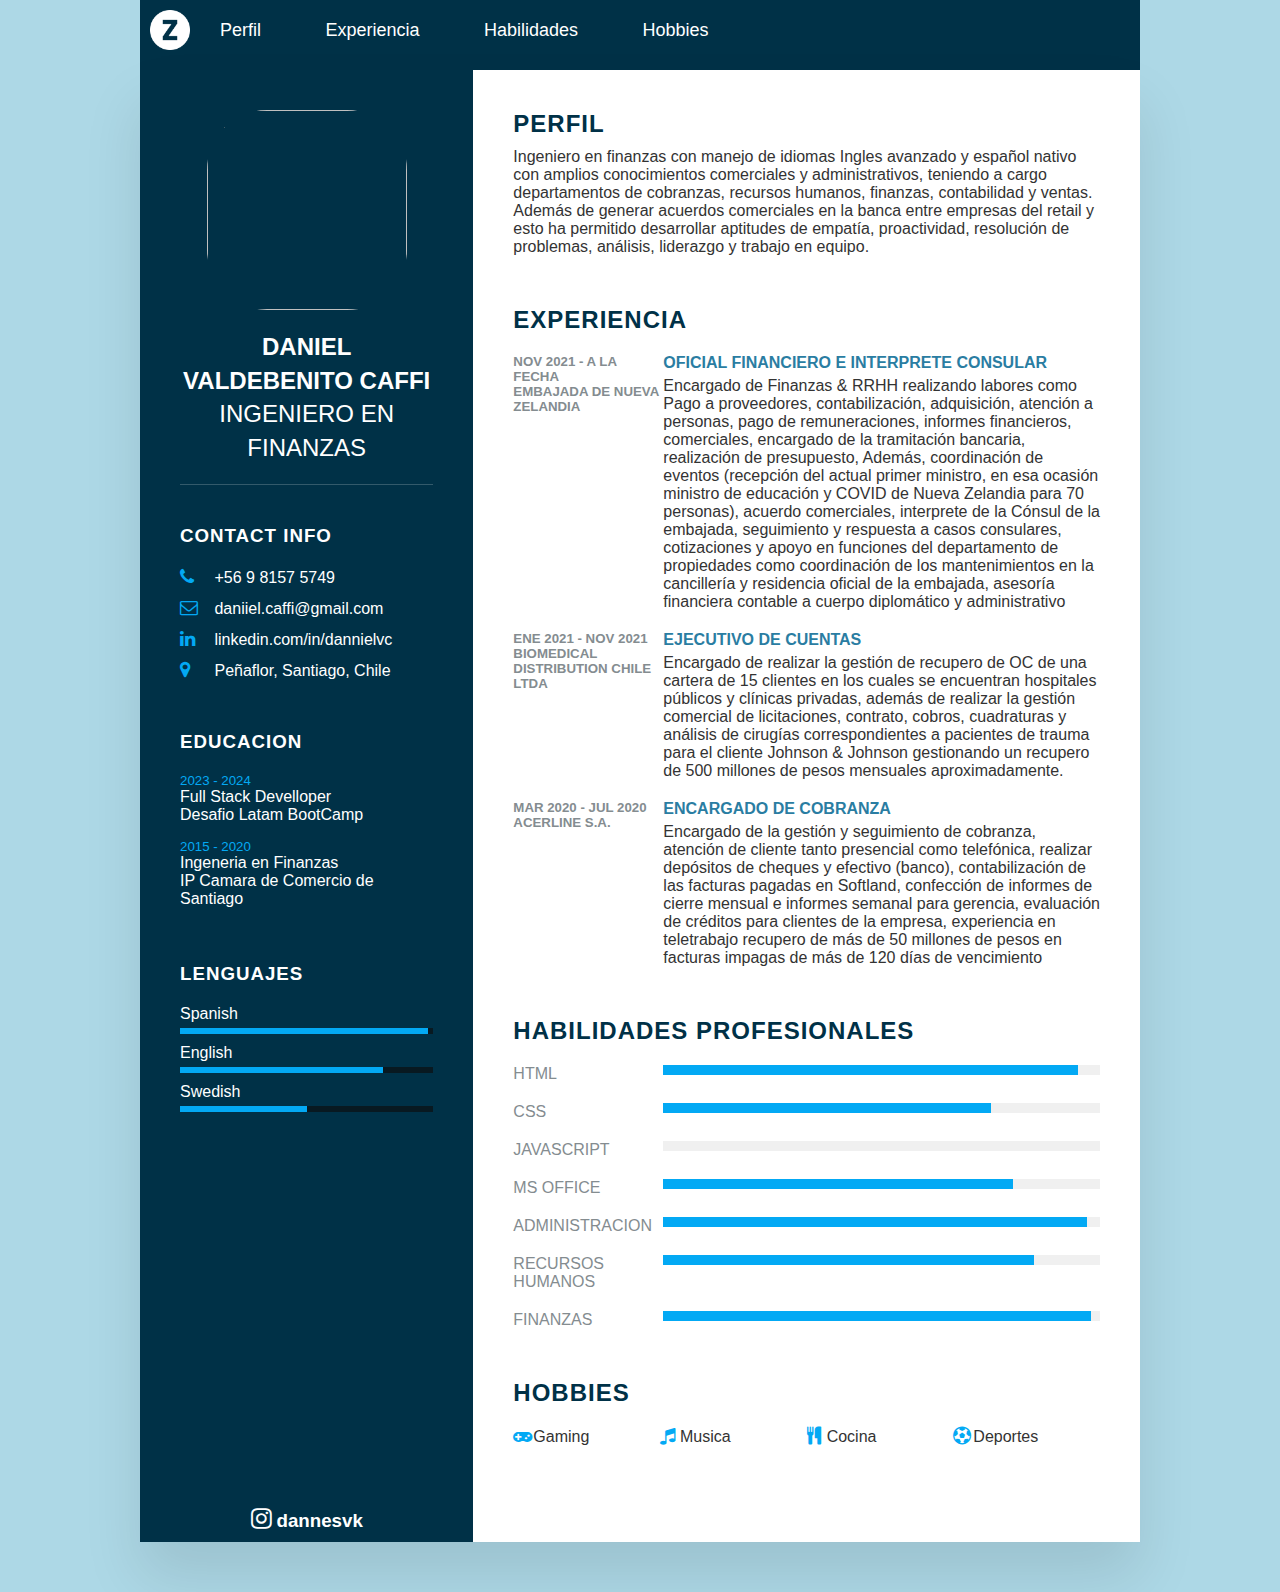
==== commit 057c6545: "Update" ====
--- a/index.html
+++ b/index.html
@@ -23,11 +23,11 @@
           <label for="check" class="checkbtn">
             <i class="menu-icon"><img src="/assets/img/menu.png" alt=""></i>
           </label>
-          <ul>
-            <li><a href="#profile"></a>Perfil</li>
-            <li><a href="#exp"></a>Experiencia</li>
-            <li><a href="#habilities"></a>Habilidades</li>
-            <li><a href="#hobbies"></a>Hobbies</li>
+          <ul> 
+            <li><a href="#profile">Perfil</a></li>
+            <li><a href="#exp">Experiencia</a></li>
+            <li><a href="#habilities">Habilidades</a></li>
+            <li><a href="#hobbies">Hobbies</a></li>
           </ul>
         </div>
       </nav>
--- a/assets/css/style.css
+++ b/assets/css/style.css
@@ -36,6 +36,10 @@
   margin-left: 10px;
 }
 
+.nav-menu img:hover {
+  transform: scale(1.3)
+}
+
 .menu-icon img {
   width: 30px;
   height: 30px;
@@ -50,11 +54,20 @@
 .nav-menu ul li {
   display: inline-flex;
   flex-direction: row;
-  padding: 20px 10px;
+  padding: 20px 30px;
   cursor: pointer;
   font-size: 18px;
   color: #fff;
   justify-content: center;
+}
+
+.nav-menu ul li a { 
+color: #fff;
+text-decoration: none;
+}
+
+.nav-menu ul li:hover{
+  transform: scale(1.3);
 }
 
 .wrapper {
@@ -319,7 +332,7 @@
   .menu-icon {
     display: block;
     position: fixed;
-    top: 20px;
+    top: 10px;
     right: 20px;
     cursor: pointer;
   }
@@ -341,8 +354,7 @@
   }
 
   .nav-menu ul li:last-child {
-    background;
-    none;
+    background: none;
     padding: 1rem;
   }
 
